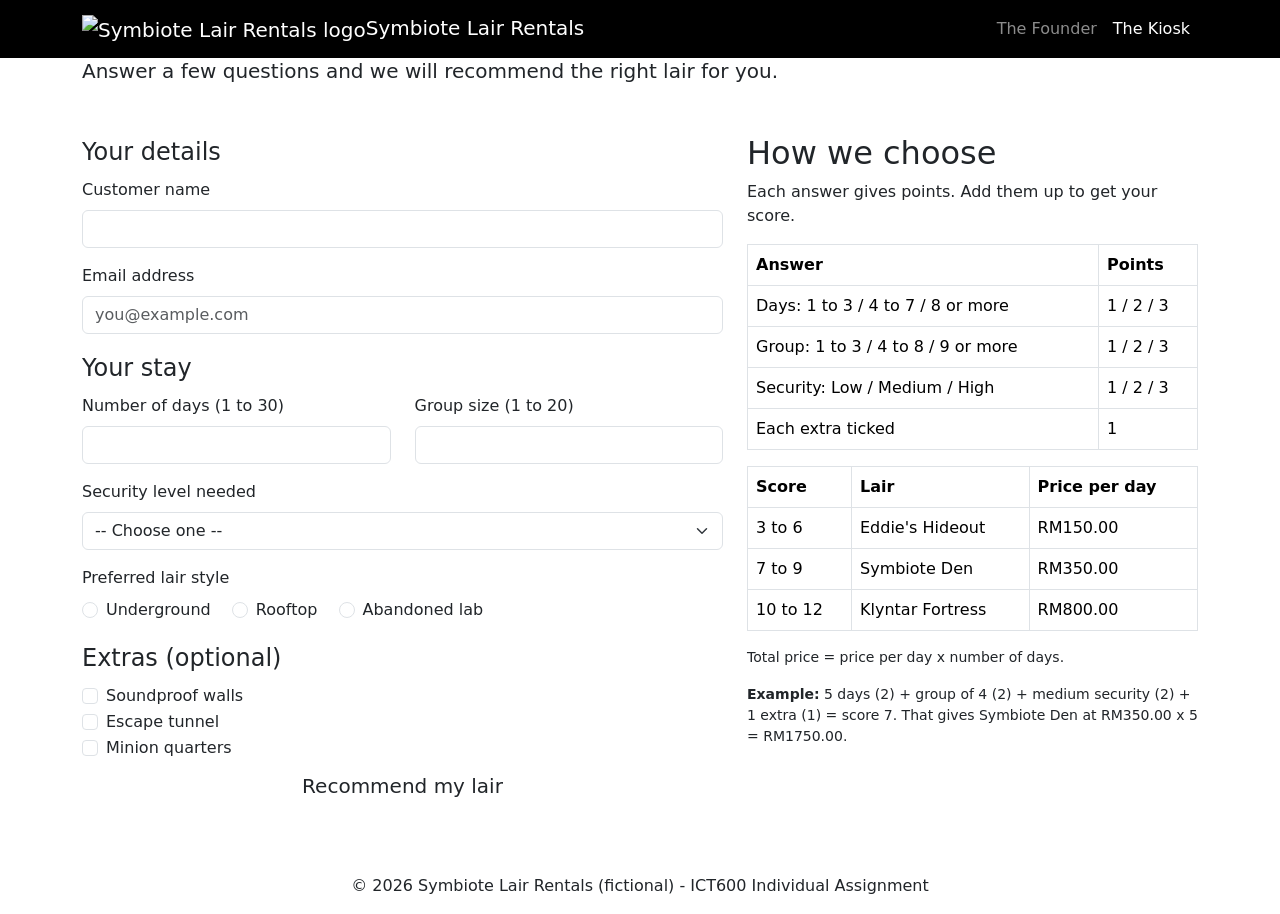
==== kiosk.html @ 82a8e79f "Add files via upload" ====
<!DOCTYPE html>
<html lang="en">
<head>
    <meta charset="UTF-8">
    <meta name="viewport" content="width=device-width, initial-scale=1.0">
    <title>Symbiote Lair Rentals - The Kiosk</title>
    <link href="https://cdn.jsdelivr.net/npm/bootstrap@5.3.3/dist/css/bootstrap.min.css" rel="stylesheet">
    <link rel="stylesheet" href="css/style.css">
</head>
<body>
<nav class="navbar navbar-expand-lg navbar-dark bg-black fixed-top">
    <div class="container">
        <a class="navbar-brand" href="index.html"><img src="images/logo.jpg" alt="Symbiote Lair Rentals logo">Symbiote Lair Rentals</a>
        <button class="navbar-toggler" type="button" data-bs-toggle="collapse" data-bs-target="#mainNavbar" aria-controls="mainNavbar" aria-expanded="false" aria-label="Toggle navigation">
            <span class="navbar-toggler-icon"></span>
        </button>
        <div class="collapse navbar-collapse" id="mainNavbar">
            <ul class="navbar-nav ms-auto">
                <li class="nav-item"><a class="nav-link " href="index.html">The Founder</a></li>
                <li class="nav-item"><a class="nav-link active" href="kiosk.html">The Kiosk</a></li>
            </ul>
        </div>
    </div>
</nav>

<header class="hero-section hero-small">
    <div class="container">
        <h1>Find your <span class="accent">lair</span></h1>
        <p class="lead mb-0">Answer a few questions and we will recommend the right lair for you.</p>
    </div>
</header>
<div class="teeth"></div>

<main class="container my-5">
    <div class="row g-4">
        <div class="col-lg-7">
            <div class="form-card">
                <form id="kioskForm" onsubmit="return recommendPackage()" novalidate>

                    <fieldset>
                        <legend>Your details</legend>
                        <div class="mb-3">
                            <label for="fullName" class="form-label">Customer name</label>
                            <input type="text" class="form-control" id="fullName" name="fullName">
                            <div id="fullNameError" class="text-danger"></div>
                        </div>
                        <div class="mb-3">
                            <label for="email" class="form-label">Email address</label>
                            <input type="email" class="form-control" id="email" name="email" placeholder="you@example.com">
                            <div id="emailError" class="text-danger"></div>
                        </div>
                    </fieldset>

                    <fieldset>
                        <legend>Your stay</legend>
                        <div class="row">
                            <div class="col-sm-6 mb-3">
                                <label for="days" class="form-label">Number of days (1 to 30)</label>
                                <input type="number" class="form-control" id="days" name="days">
                                <div id="daysError" class="text-danger"></div>
                            </div>
                            <div class="col-sm-6 mb-3">
                                <label for="groupSize" class="form-label">Group size (1 to 20)</label>
                                <input type="number" class="form-control" id="groupSize" name="groupSize">
                                <div id="groupSizeError" class="text-danger"></div>
                            </div>
                        </div>
                        <div class="mb-3">
                            <label for="security" class="form-label">Security level needed</label>
                            <select class="form-select" id="security" name="security">
                                <option value="">-- Choose one --</option>
                                <option value="1">Low</option>
                                <option value="2">Medium</option>
                                <option value="3">High</option>
                            </select>
                            <div id="securityError" class="text-danger"></div>
                        </div>
                        <div class="mb-3">
                            <label class="form-label d-block">Preferred lair style</label>
                            <div class="form-check form-check-inline"><input class="form-check-input" type="radio" name="style" id="styleUnder" value="Underground"><label class="form-check-label" for="styleUnder">Underground</label></div>
                            <div class="form-check form-check-inline"><input class="form-check-input" type="radio" name="style" id="styleRoof" value="Rooftop"><label class="form-check-label" for="styleRoof">Rooftop</label></div>
                            <div class="form-check form-check-inline"><input class="form-check-input" type="radio" name="style" id="styleLab" value="Abandoned lab"><label class="form-check-label" for="styleLab">Abandoned lab</label></div>
                            <div id="styleError" class="text-danger"></div>
                        </div>
                    </fieldset>

                    <fieldset>
                        <legend>Extras (optional)</legend>
                        <div class="form-check"><input class="form-check-input" type="checkbox" name="extras" id="soundproof" value="Soundproof walls"><label class="form-check-label" for="soundproof">Soundproof walls</label></div>
                        <div class="form-check"><input class="form-check-input" type="checkbox" name="extras" id="tunnel" value="Escape tunnel"><label class="form-check-label" for="tunnel">Escape tunnel</label></div>
                        <div class="form-check"><input class="form-check-input" type="checkbox" name="extras" id="minions" value="Minion quarters"><label class="form-check-label" for="minions">Minion quarters</label></div>
                    </fieldset>

                    <div class="d-grid">
                        <button type="submit" class="btn btn-venom btn-lg">Recommend my lair</button>
                    </div>
                </form>
            </div>

            <div id="result" class="result-box mt-4 d-none"></div>
        </div>

        <div class="col-lg-5">
            <h2>How we choose</h2>
            <p>Each answer gives points. Add them up to get your score.</p>
            <table class="table table-bordered rules-table bg-white">
                <thead><tr><th>Answer</th><th>Points</th></tr></thead>
                <tbody>
                    <tr><td>Days: 1 to 3 / 4 to 7 / 8 or more</td><td>1 / 2 / 3</td></tr>
                    <tr><td>Group: 1 to 3 / 4 to 8 / 9 or more</td><td>1 / 2 / 3</td></tr>
                    <tr><td>Security: Low / Medium / High</td><td>1 / 2 / 3</td></tr>
                    <tr><td>Each extra ticked</td><td>1</td></tr>
                </tbody>
            </table>
            <table class="table table-bordered rules-table bg-white">
                <thead><tr><th>Score</th><th>Lair</th><th>Price per day</th></tr></thead>
                <tbody>
                    <tr><td>3 to 6</td><td>Eddie's Hideout</td><td>RM150.00</td></tr>
                    <tr><td>7 to 9</td><td>Symbiote Den</td><td>RM350.00</td></tr>
                    <tr><td>10 to 12</td><td>Klyntar Fortress</td><td>RM800.00</td></tr>
                </tbody>
            </table>
            <p class="small">Total price = price per day x number of days.</p>
            <p class="small"><strong>Example:</strong> 5 days (2) + group of 4 (2) + medium security (2) + 1 extra (1) = score 7. That gives Symbiote Den at RM350.00 x 5 = RM1750.00.</p>
        </div>
    </div>
</main>

<footer class="footer mt-auto py-3 text-center">
    <div class="container"><p class="mb-0">&copy; 2026 Symbiote Lair Rentals (fictional) - ICT600 Individual Assignment</p></div>
</footer>
<script src="https://cdn.jsdelivr.net/npm/bootstrap@5.3.3/dist/js/bootstrap.bundle.min.js"></script>
<script src="js/main.js"></script>
</body>
</html>
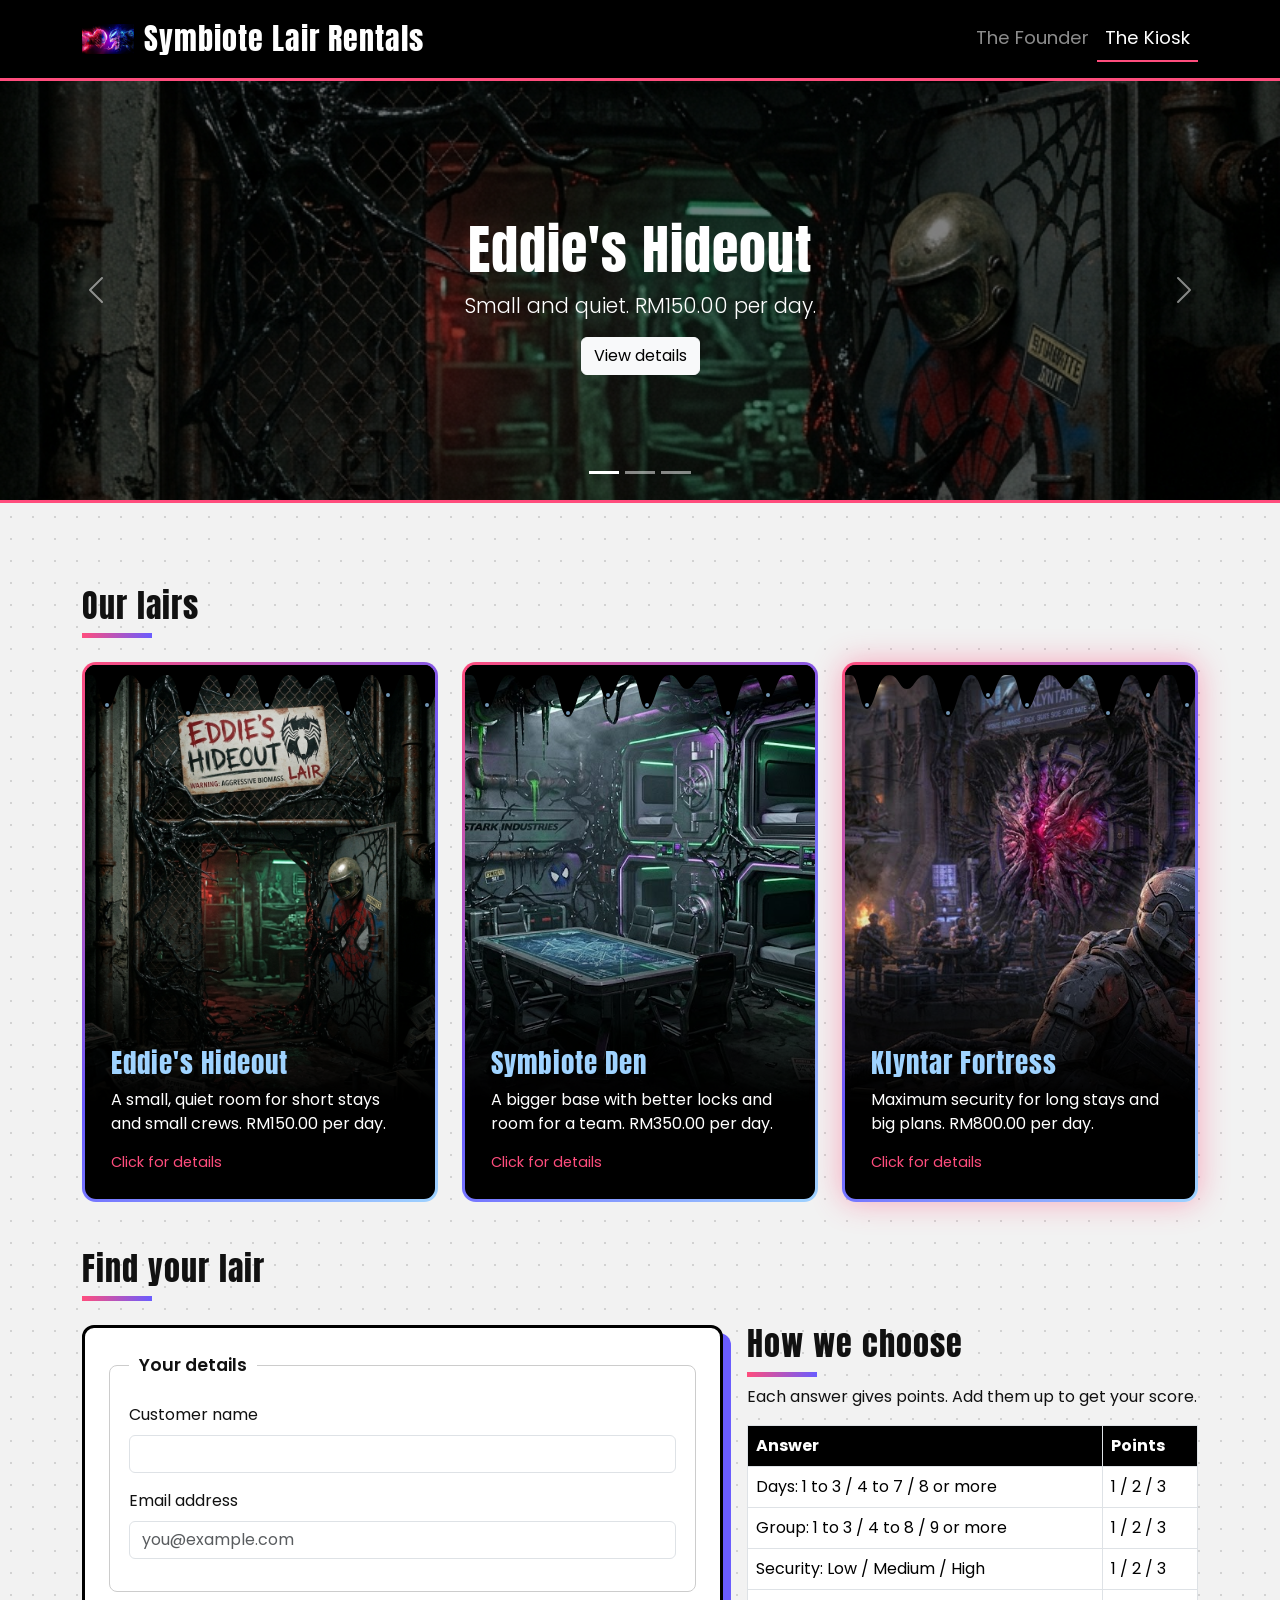
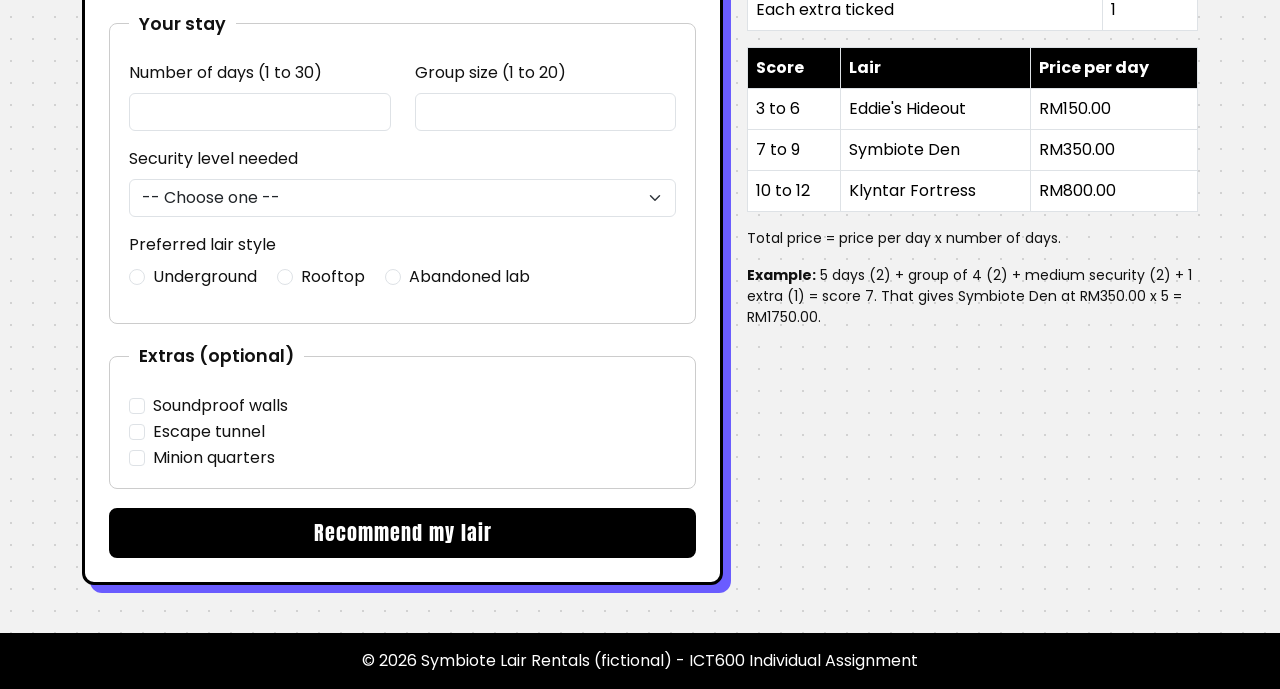
==== commit ec595573: "Update kiosk.html" ====
--- a/kiosk.html
+++ b/kiosk.html
@@ -23,15 +23,160 @@
     </div>
 </nav>
 
-<header class="hero-section hero-small">
-    <div class="container">
-        <h1>Find your <span class="accent">lair</span></h1>
-        <p class="lead mb-0">Answer a few questions and we will recommend the right lair for you.</p>
-    </div>
-</header>
+<!-- Slider -->
+<div id="lairSlider" class="carousel slide lair-slider" data-bs-ride="carousel" data-bs-interval="4000">
+    <div class="carousel-indicators">
+        <button type="button" data-bs-target="#lairSlider" data-bs-slide-to="0" class="active" aria-current="true" aria-label="Slide 1"></button>
+        <button type="button" data-bs-target="#lairSlider" data-bs-slide-to="1" aria-label="Slide 2"></button>
+        <button type="button" data-bs-target="#lairSlider" data-bs-slide-to="2" aria-label="Slide 3"></button>
+    </div>
+    <div class="carousel-inner">
+        <div class="carousel-item active">
+            <img src="images/eddies-hideout.jfif" class="d-block w-100" alt="Eddie's Hideout">
+            <div class="carousel-caption">
+                <h2>Eddie's Hideout</h2>
+                <p class="lead">Small and quiet. RM150.00 per day.</p>
+                <button type="button" class="btn btn-light" data-bs-toggle="modal" data-bs-target="#eddieModal">View details</button>
+            </div>
+        </div>
+        <div class="carousel-item">
+            <img src="images/symbiote-den.jfif" class="d-block w-100" alt="Symbiote Den">
+            <div class="carousel-caption">
+                 <h2>Symbiote Den</h2>
+                <p class="lead">Room for a team. RM350.00 per day.</p>
+                <button type="button" class="btn btn-light" data-bs-toggle="modal" data-bs-target="#denModal">View details</button>
+            </div>
+        </div>
+        <div class="carousel-item">
+            <img src="images/klyntar-fortress.jfif" class="d-block w-100" alt="Klyntar Fortress">
+            <div class="carousel-caption">
+                <h2>Klyntar Fortress</h2>
+                <p class="lead">Maximum security. RM800.00 per day.</p>
+                <button type="button" class="btn btn-light" data-bs-toggle="modal" data-bs-target="#fortressModal">View details</button>
+            </div>
+        </div>
+    </div>
+    <button class="carousel-control-prev" type="button" data-bs-target="#lairSlider" data-bs-slide="prev">
+        <span class="carousel-control-prev-icon" aria-hidden="true"></span>
+        <span class="visually-hidden">Previous</span>
+    </button>
+    <button class="carousel-control-next" type="button" data-bs-target="#lairSlider" data-bs-slide="next">
+        <span class="carousel-control-next-icon" aria-hidden="true"></span>
+        <span class="visually-hidden">Next</span>
+    </button>
+</div>
 <div class="teeth"></div>
 
 <main class="container my-5">
+
+    <!-- Lair products -->
+    <section class="mb-5">
+        <h2 class="mb-4">Our lairs</h2>
+        <div class="row g-4">
+            <div class="col-md-4">
+                <div class="pack-card" data-bs-toggle="modal" data-bs-target="#eddieModal">
+                    <img src="images/eddies-hideout.jfif" alt="Eddie's Hideout" class="pack-img">
+                    <h3>Eddie's Hideout</h3>
+                    <p>A small, quiet room for short stays and small crews. RM150.00 per day.</p>
+                    <p class="pack-hint">Click for details</p>
+                </div>
+            </div>
+            <div class="col-md-4">
+                <div class="pack-card" data-bs-toggle="modal" data-bs-target="#denModal">
+                    <img src="images/symbiote-den.jfif" alt="Symbiote Den" class="pack-img">
+                    <h3>Symbiote Den</h3>
+                    <p>A bigger base with better locks and room for a team. RM350.00 per day.</p>
+                    <p class="pack-hint">Click for details</p>
+                </div>
+            </div>
+            <div class="col-md-4">
+                <div class="pack-card" data-bs-toggle="modal" data-bs-target="#fortressModal">
+                    <img src="images/klyntar-fortress.jfif" alt="Klyntar Fortress" class="pack-img">
+                    <h3>Klyntar Fortress</h3>
+                    <p>Maximum security for long stays and big plans. RM800.00 per day.</p>
+                    <p class="pack-hint">Click for details</p>
+                </div>
+            </div>
+        </div>
+    </section>
+
+    <!-- Popup: Eddie's Hideout -->
+    <div class="modal fade" id="eddieModal" tabindex="-1" aria-labelledby="eddieTitle" aria-hidden="true">
+        <div class="modal-dialog modal-dialog-centered">
+            <div class="modal-content">
+                <div class="modal-header">
+                    <h3 class="modal-title" id="eddieTitle">Eddie's Hideout</h3>
+                    <button type="button" class="btn-close btn-close-white" data-bs-dismiss="modal" aria-label="Close"></button>
+                </div>
+                <div class="modal-body">
+                    <img src="images/eddies-hideout(l).jfif" alt="Eddie's Hideout" class="modal-img">
+                    <p class="price">RM150.00 per day</p>
+                    <ul>
+                        <li>Best for 1 to 3 people</li>
+                        <li>Best for short stays (1 to 3 days)</li>
+                        <li>Includes a cot, a desk lamp and one window</li>
+                        <li>Basic door lock</li>
+                    </ul>
+                </div>
+                <div class="modal-footer">
+                    <a href="#formSection" class="btn btn-light" data-bs-dismiss="modal">Find my lair</a>
+                </div>
+            </div>
+        </div>
+    </div>
+
+    <!-- Popup: Symbiote Den -->
+    <div class="modal fade" id="denModal" tabindex="-1" aria-labelledby="denTitle" aria-hidden="true">
+        <div class="modal-dialog modal-dialog-centered">
+            <div class="modal-content">
+                <div class="modal-header">
+                    <h3 class="modal-title" id="denTitle">Symbiote Den</h3>
+                    <button type="button" class="btn-close btn-close-white" data-bs-dismiss="modal" aria-label="Close"></button>
+                </div>
+                <div class="modal-body">
+                    <img src="images/symbiote-den.jfif" alt="Symbiote Den" class="modal-img">
+                    <p class="price">RM350.00 per day</p>
+                    <ul>
+                        <li>Best for 4 to 8 people</li>
+                        <li>Best for stays of 4 to 7 days</li>
+                        <li>Includes two rooms and a meeting table</li>
+                        <li>Reinforced locks and hidden storage</li>
+                    </ul>
+                </div>
+                <div class="modal-footer">
+                    <a href="#formSection" class="btn btn-light" data-bs-dismiss="modal">Find my lair</a>
+                </div>
+            </div>
+        </div>
+    </div>
+
+    <!-- Popup: Klyntar Fortress -->
+    <div class="modal fade" id="fortressModal" tabindex="-1" aria-labelledby="fortressTitle" aria-hidden="true">
+        <div class="modal-dialog modal-dialog-centered">
+            <div class="modal-content">
+                <div class="modal-header">
+                    <h3 class="modal-title" id="fortressTitle">Klyntar Fortress</h3>
+                    <button type="button" class="btn-close btn-close-white" data-bs-dismiss="modal" aria-label="Close"></button>
+                </div>
+                <div class="modal-body">
+                    <img src="images/klyntar-fortress.jfif" alt="Klyntar Fortress" class="modal-img">
+                    <p class="price">RM800.00 per day</p>
+                    <ul>
+                        <li>Best for 9 people or more</li>
+                        <li>Best for long stays (8 days or more)</li>
+                        <li>Includes vault doors and a camera wall</li>
+                        <li>Escape tunnel and minion quarters</li>
+                    </ul>
+                </div>
+                <div class="modal-footer">
+                    <a href="#formSection" class="btn btn-light" data-bs-dismiss="modal">Find my lair</a>
+                </div>
+            </div>
+        </div>
+    </div>
+
+    <!-- Form -->
+    <h2 class="mb-4" id="formSection">Find your lair</h2>
     <div class="row g-4">
         <div class="col-lg-7">
             <div class="form-card">
@@ -132,4 +277,4 @@
 <script src="https://cdn.jsdelivr.net/npm/bootstrap@5.3.3/dist/js/bootstrap.bundle.min.js"></script>
 <script src="js/main.js"></script>
 </body>
-</html>+</html>
--- a/css/style.css
+++ b/css/style.css
@@ -0,0 +1,230 @@
+@import url('https://fonts.googleapis.com/css2?family=Anton&family=Poppins:wght@400;600&display=swap');
+
+/* Colours taken from the hero artwork: hot pink-red and electric blue */
+:root {
+    --pink: #ff4d7d;
+    --violet: #6a5cff;
+    --ice: #9fd3ff;
+}
+
+body {
+    font-family: 'Poppins', sans-serif;
+    background-color: #f2f2f2;
+    background-image: radial-gradient(#d2d2d2 1px, transparent 1px);
+    background-size: 22px 22px;
+    color: #111;
+    padding-top: 80px;
+    display: flex;
+    flex-direction: column;
+    min-height: 100vh;
+}
+main { flex-grow: 1; }
+h1, h2, h3 { font-family: 'Anton', sans-serif; letter-spacing: 1px; font-weight: 400; }
+
+/* Navbar (logo, brand and menu made bigger) */
+.navbar-brand { font-family: 'Anton', sans-serif; letter-spacing: 1px; font-size: 1.9rem; display: flex; align-items: center; }
+.navbar-brand img {
+    width: 52px;
+    height: 52px;
+    object-fit: contain;
+    background: #000;
+    border-radius: 8px;
+    margin-right: 10px;
+}
+.navbar { border-bottom: 3px solid var(--pink); }
+.nav-link { font-size: 1.15rem; }
+.nav-link.active { border-bottom: 2px solid var(--pink); }
+
+/* Hero: pink glow bottom-left, blue glow top-right. Fills one full screen */
+.hero-section {
+    background:
+        radial-gradient(circle at 10% 100%, rgba(255, 77, 125, 0.28) 0%, transparent 45%),
+        radial-gradient(circle at 90% 10%, rgba(106, 92, 255, 0.38) 0%, transparent 50%),
+        #000;
+    color: #fff;
+    padding: 2rem 0;
+    overflow: hidden;
+    min-height: calc(100vh - 80px);
+    display: flex;
+    align-items: center;
+}
+.hero-section h1 { font-size: 4.6rem; line-height: 1.05; }
+.hero-section .lead { font-size: 1.55rem; max-width: 690px; }
+.hero-section .btn { font-size: 1.4rem; padding: 0.8rem 2.2rem; }
+.hero-section .accent {
+    background: linear-gradient(90deg, var(--pink), var(--ice));
+    -webkit-background-clip: text;
+    background-clip: text;
+    color: transparent;
+}
+
+/* Hero picture: extra big, no border, soft edges that melt into the black */
+.hero-logo {
+    width: 100%;
+    max-width: 980px;
+    height: auto;
+    transform: scale(1.55);
+    mix-blend-mode: lighten;
+    -webkit-mask-image: radial-gradient(ellipse at center, black 35%, transparent 72%);
+    mask-image: radial-gradient(ellipse at center, black 35%, transparent 72%);
+}
+
+/* Stats strip under the teeth */
+.stats-strip { background: #fff; border-bottom: 3px solid #000; padding: 1.5rem 0; }
+.stat-number { font-family: 'Anton', sans-serif; font-size: 3.4rem; color: var(--pink); line-height: 1; }
+.stat-label { color: #555; }
+
+/* Small gradient line under section headings */
+main h2::after {
+    content: "";
+    display: block;
+    width: 70px;
+    height: 5px;
+    margin-top: 8px;
+    background: linear-gradient(90deg, var(--pink), var(--violet));
+}
+main h2.text-center::after { margin-left: auto; margin-right: auto; }
+
+/* Teeth divider: jagged edge between black hero and light page */
+.teeth {
+    height: 36px;
+    background-image: url('../images/teeth.svg');
+    background-repeat: repeat-x;
+    background-size: 60px 36px;
+}
+
+/* Founder */
+.founder-photo {
+    border: 4px solid #000;
+    border-radius: 12px;
+    max-width: 100%;
+    box-shadow: 10px 10px 0 var(--violet);
+}
+.info-list dt { color: #555; font-weight: 400; }
+.info-list dd { font-weight: 600; margin-bottom: 0.8rem; }
+
+/* Lair cards: black with a gradient outline */
+.pack-card {
+    color: #fff;
+    border-radius: 14px;
+    padding: 1.6rem;
+    height: 100%;
+    border: 3px solid transparent;
+    background:
+        linear-gradient(#000, #000) padding-box,
+        linear-gradient(135deg, var(--pink), var(--violet), var(--ice)) border-box;
+    transition: transform 0.25s ease;
+}
+/* Card pictures: tall (portrait), fill the top of the card, fade into black at the bottom */
+.pack-card { position: relative; overflow: hidden; }
+.pack-img, .pack-card img {
+    display: block;
+    width: calc(100% + 3.2rem);
+    max-width: none;
+    aspect-ratio: 4 / 5;
+    object-fit: cover;
+    margin: -1.6rem -1.6rem -3.5rem;
+    -webkit-mask-image: linear-gradient(black 55%, transparent 100%);
+    mask-image: linear-gradient(black 55%, transparent 100%);
+}
+.pack-card h3, .pack-card p { position: relative; }
+
+/* Black symbiote goo dripping from the top edge of each card */
+.pack-card::before {
+    content: "";
+    position: absolute;
+    top: 0;
+    left: 0;
+    right: 0;
+    height: 60px;
+    background: url('../images/drips.svg') repeat-x;
+    background-size: 160px 60px;
+    z-index: 2;
+}
+.pack-card:hover { transform: translateY(-6px); }
+.pack-card h3 { color: var(--ice); font-size: 1.7rem; }
+.col-md-4:last-child .pack-card { box-shadow: 0 0 30px rgba(255, 77, 125, 0.45); }
+
+/* Kiosk form */
+.form-card {
+    background: #fff;
+    border: 3px solid #000;
+    border-radius: 12px;
+    padding: 1.5rem;
+    box-shadow: 8px 8px 0 var(--violet);
+}
+fieldset { border: 1px solid #ccc; border-radius: 8px; padding: 1rem 1.2rem; margin-bottom: 1.2rem; }
+legend { float: none; width: auto; font-size: 1.1rem; font-weight: 600; padding: 0 10px; }
+.btn-venom {
+    background: #000;
+    color: #fff;
+    border: 2px solid #000;
+    font-family: 'Anton', sans-serif;
+    letter-spacing: 1px;
+}
+.btn-venom:hover { background: linear-gradient(90deg, var(--pink), var(--violet)); border-color: transparent; color: #fff; }
+.form-control:focus, .form-select:focus, .btn:focus-visible {
+    border-color: #000;
+    box-shadow: 0 0 0 0.25rem rgba(106, 92, 255, 0.45);
+}
+
+/* Result */
+.result-box {
+    color: #fff;
+    border-radius: 14px;
+    padding: 1.6rem;
+    border: 3px solid transparent;
+    background:
+        linear-gradient(#000, #000) padding-box,
+        linear-gradient(135deg, var(--pink), var(--violet), var(--ice)) border-box;
+}
+.result-box h3 { color: var(--ice); font-size: 1.8rem; }
+.result-box .total { font-family: 'Anton', sans-serif; font-size: 2.4rem; color: var(--pink); }
+
+.rules-table th { background: #000; color: #fff; }
+.footer { background: #000; color: #fff; }
+
+@media (max-width: 576px) {
+    .hero-section h1 { font-size: 2.8rem; }
+    .hero-section .lead { font-size: 1.15rem; }
+    .hero-section .btn { font-size: 1.15rem; padding: 0.7rem 1.8rem; }
+    .hero-logo { transform: none; }
+    .navbar-brand { font-size: 1.4rem; }
+    .navbar-brand img { width: 40px; height: 40px; }
+}
+@media (prefers-reduced-motion: reduce) {
+    .pack-card { transition: none; }
+}
+
+/* Lair popups (Bootstrap modal) */
+.pack-card { cursor: pointer; }
+.pack-hint { color: var(--pink); font-size: 0.9rem; margin-bottom: 0; }
+.modal-content { background: #000; color: #fff; border: 3px solid var(--pink); border-radius: 14px; }
+.modal-header, .modal-footer { border-color: #333; }
+.modal-title { color: var(--ice); font-size: 1.8rem; }
+.modal-img { width: 100%; height: 240px; object-fit: cover; border-radius: 10px; margin-bottom: 1rem; }
+.modal-body ul { padding-left: 1.2rem; margin-bottom: 0; }
+.modal-body .price { font-family: 'Anton', sans-serif; font-size: 1.6rem; color: var(--pink); }
+
+/* Kiosk page: smaller banner (not full screen) + picture in the result */
+.hero-small { padding: 3rem 0 2.5rem; min-height: auto; }
+.hero-small h1 { font-size: 3.2rem; }
+.result-img { width: 100%; height: 240px; object-fit: cover; border-radius: 10px; margin-bottom: 1rem; }
+
+/* Slider kiosk */
+.lair-slider { background: #000; border-bottom: 3px solid var(--pink); }
+.lair-slider .carousel-item img {
+    height: 420px;
+    object-fit: cover;
+    filter: brightness(0.5);
+}
+.lair-slider .carousel-caption { bottom: 25%; }
+.lair-slider .carousel-caption h2 { font-size: 3.4rem; color: #fff; }
+.lair-slider .carousel-caption .lead { font-size: 1.3rem; }
+html { scroll-behavior: smooth; }
+#formSection { scroll-margin-top: 100px; }
+
+@media (max-width: 576px) {
+    .lair-slider .carousel-item img { height: 300px; }
+    .lair-slider .carousel-caption h2 { font-size: 2rem; }
+}
